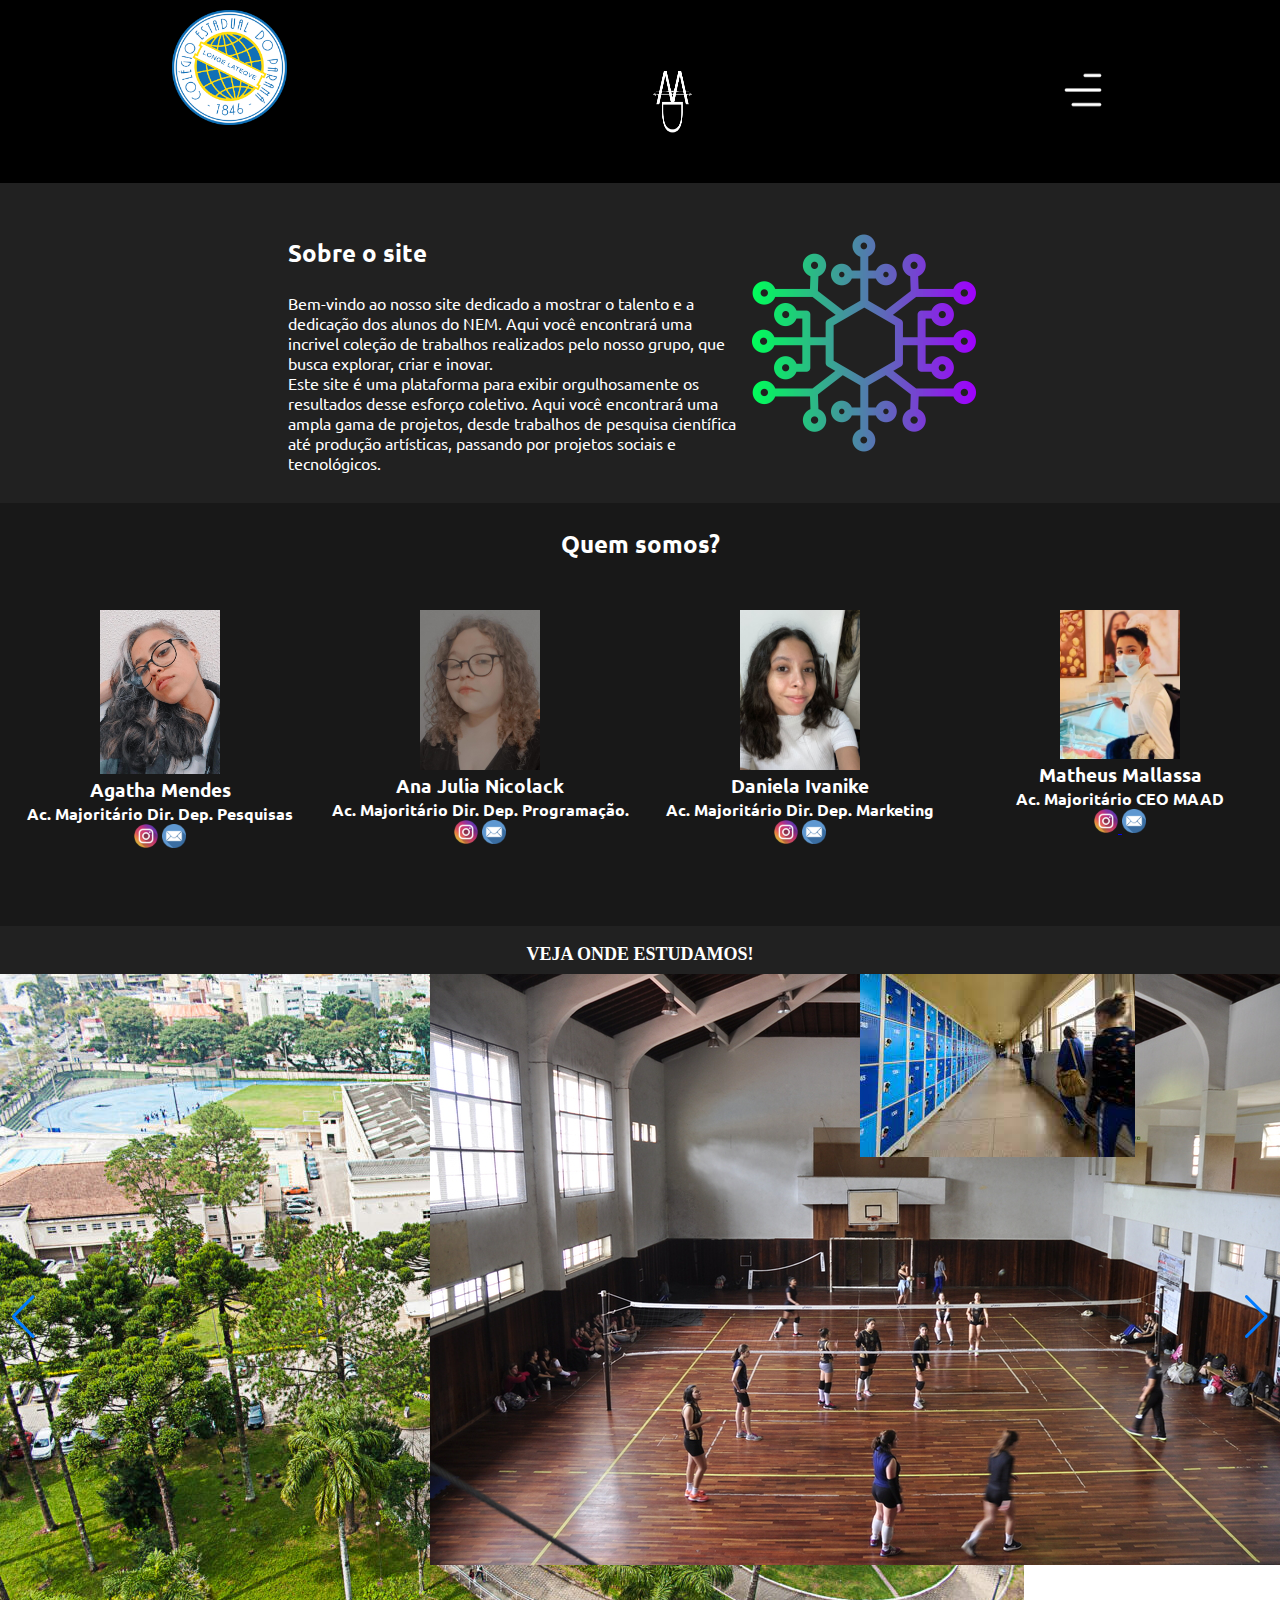
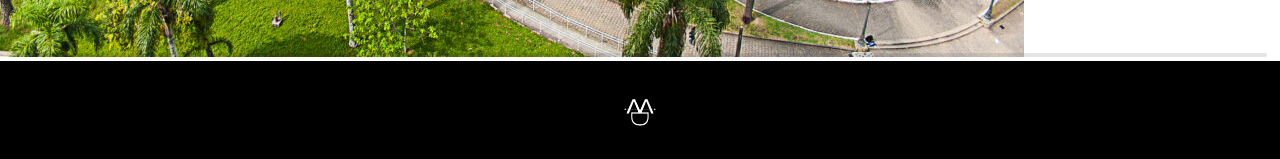
==== index.html @ 8db90cd2 "wdw" ====
<!DOCTYPE html>
<html lang="en">

<head>
    <meta charset="UTF-8">
    <meta http-equiv="X-UA-Compatible" content="IE=edge">
    <meta name="viewport" content="width=, initial-scale=1.0">
    <title>MAAD Cop.</title>
    <link rel="stylesheet" href="style (2).css">
    <link rel="preconnect" href="https://fonts.googleapis.com">
    <link rel="preconnect" href="https://fonts.gstatic.com" crossorigin>
    <link href="https://fonts.googleapis.com/css2?family=Ubuntu:wght@300;400;700&display=swap" rel="stylesheet">
    <link
  rel="stylesheet"
  href="https://cdn.jsdelivr.net/npm/swiper@10/swiper-bundle.min.css"
/>
</head>

<body>
    <header class="cabeçalho">
        <img class="cabeçalho-imagem" src="logoCEP (1).png" alt="Logo do CEP">
        <img class="cabeçalho-MAAD" src="logoMAAD.png" alt="Logo da MAAD">
        <div class="container">
            <input type="checkbox" id="menu" class="container__botao">
            <label for="menu">
                <span class="cabeçalho-MENU">
                    <img class="botao-MENU" src="./Botão.Riscos.MENU.png" alt="Botão Menu">  
                </span>
            </label>
            <ul class="lista-menu" style="list-style: none;">
                <li class="lista-menu__item">
                    <a href="./index.html" class="lista-menu__link">Página Inicial</a>
                </li>
                <li class="lista-menu__item">
                    <a href="./BiologiaI.html" class="lista-menu__link">Biologia I</a>
                </li>
                <li class="lista-menu__item">
                    <a href="./FísicaI.html" class="lista-menu__link">Fisica I</a>
                </li>
                <li class="lista-menu__item">
                    <a href="./MatemáticaI.html" class="lista-menu__link">Matemática I</a>
                </li>
                <li class="lista-menu__item">
                    <a href="./MatemáticaII.html" class="lista-menu__link">Matemática II</a>
                </li>
            </ul>
            </input>
        </div>
    </header>
    <section class="corpo">
        <div class="corpo-div-conteudo">
            <h2 class="corpo-titulo">Sobre o site</h2>
            <p class="paragrafo-um">Bem-vindo ao nosso site dedicado a mostrar o talento e a dedicação dos alunos do
                NEM. Aqui você encontrará uma incrivel coleção de trabalhos realizados pelo nosso grupo, que busca
                explorar, criar e inovar. </p>
            <p class="paragrafo-dois">Este site é uma plataforma para exibir orgulhosamente os resultados desse esforço
                coletivo. Aqui você encontrará uma ampla gama de projetos, desde trabalhos de pesquisa científica até
                produção artísticas, passando por projetos sociais e tecnológicos.</p>
        </div>
        <img class="logo-exatas" src="inteligencia-artificial.png" alt="logo exatas">
    </section>
    <section class="quem-somos">
        <h2 class="quem-somos-titulo">Quem somos?</h2>
        <div class="alunos-todos">
            <div class="alunos-div">
                <img class="alunos-fotos" src="agatha.jpg" alt="foto da Agatha">
                <h3 class="nome-aluno-agatha">Agatha Mendes</h3>
                <h4 class="sobre-a-agatha">Ac. Majoritário Dir. Dep. Pesquisas</h4>
                <a href="https://www.instagram.com/agathadubiella/"><img class="aluno-icone" src="instagram.png"
                        alt="Logo Instagram"></a>
                <a href=mailto: agatha.mendes.silveira@escola.pr.gov.br link HTML> <img class="aluno-icone"
                        src="email.png" alt="Logo Email"> </a>
            </div>
            <div class="alunos-div">
                <img class="alunos-fotos" src="ana.julia.jpg" alt="foto da Ana Julia">
                <h3 class="nome-aluno-agatha">Ana Julia Nicolack</h3>
                <h4 class="sobre-a-ana">Ac. Majoritário Dir. Dep. Programação.</h4>
                <a href="https://www.instagram.com/_anicolackj_/"><img class="aluno-icone" src="instagram.png"
                        alt="Logo Instagram"></a>
                <a href="ana.nicolack@escola.pr.gov.br"> <img class="aluno-icone" src="email.png" alt="Logo Email"> </a>
            </div>
            <div class="alunos-div">
                <img class="alunos-fotos" src="dani.jpg" alt="foto da Dani">
                <h3 class="nome-aluno-agatha">Daniela Ivanike</h3>
                <h4 class="sobre-a-dani">Ac. Majoritário Dir. Dep. Marketing</h4>
                <a href="https://www.instagram.com/dani._ivanike/"><img class="aluno-icone" src="instagram.png"
                        alt="Logo Instagram"></a>
                <a href="daniela.isolani@escola.pr.gov.br"> <img class="aluno-icone" src="email.png" alt="Logo Email">
                </a>
            </div>
            <div class="alunos-div">
                <img class="alunos-fotos" src="matheus.jpg" alt="foto do Matheus">
                <h3 class="nome-aluno-agatha">Matheus Mallassa</h3>
                <h4 class="sobre-o-matheus">Ac. Majoritário CEO MAAD</h4>
                <a href="https://www.instagram.com/matheusmalassa/"> <img class="aluno-icone" src="instagram.png"
                        alt="Logo Instagram"> </a>
                <a href="matheus.mallassa@escola.pr.gov.br"><img class="aluno-icone" src="email.png"
                        alt="Logo Email"></a>
            </div>
        </div>
       
    </section>

<section class="carrossel">

    <h2 class="CarrosselTitulo">Veja onde estudamos!</h2>
    <!-- Slider main container -->
<div class="swiper">
    <!-- Additional required wrapper -->
    <div class="swiper-wrapper">
      <!-- Slides -->
      <div class="swiper-slide"><img src="cep1carrosel.jpg" alt="colégio"></div>
      <div class="swiper-slide"><img src="cep2carrossel.jpg" alt="ginásio"></div>
      <div class="swiper-slide"><img src="cep3carrossel.jpg" alt="armários"></div>
      ...
    </div>
    <!-- If we need pagination -->
    <div class="swiper-pagination"></div>
  
    <!-- If we need navigation buttons -->
    <div class="swiper-button-prev"></div>
    <div class="swiper-button-next"></div>
  
    <!-- If we need scrollbar -->
    <div class="swiper-scrollbar"></div>
  </div>

</section>


    <script src="https://formspree.io/js/formbutton-v1.min.js" defer></script>
<script>
  /* paste this line in verbatim */
  window.formbutton=window.formbutton||function(){(formbutton.q=formbutton.q||[]).push(arguments)};
  /* customize formbutton below*/     
  formbutton("create", {
    action: "https://formspree.io/f/xdoradoz",
    title: "Como podemos ajudar?",
    fields: [
      { 
        type: "email", 
        label: "Email:", 
        name: "email",
        required: true,
        placeholder: "seu@email.com"
      },
      {
        type: "textarea",
        label: "Mensagem:",
        name: "message",
        placeholder: "Sua dúvida",
      },
      { type: "Enviar" }      
    ],
    styles: {
      title: {
        backgroundColor: "#212121"
      },
      button: {
        backgroundColor: "black"
      }
    }
  });
</script>

    <footer class="roda-pé">
        <img class="roda-pé-imagem" src="logoMAAD.png" alt="Logo MAAD">
    </footer>

    <script src="https://cdn.jsdelivr.net/npm/swiper@10/swiper-bundle.min.js"></script>
    <script>
        const swiper = new Swiper('.swiper', {
  spaceBetween: 10,
  slidesPerView: 3,
});
    </script>
</body>

</html>
---- style (2).css ----
* {
   margin: 0;
   padding: 0;
}

.cabeçalho {
   background-color: black;
   color: white;
   display: flex;
   justify-content: space-around;
   padding: 10px 0;
   font-family: 'Ubuntu', sans-serif;
   position: relative;

}

.body {
   font-family: 'Ubuntu', sans-serif;

}

.cabeçalho-imagem {
   width: 9%;
   height: 9%;
}

.cabeçalho-lista-item {

   display: inline-block;
   margin: 0 25px;
   font-size: 20px;
}

.cabeçalho-MAAD {

   width: 6.5%;
}


.corpo {
   background-color: #212121;
   color: white;
   display: flex;
   justify-content: center;
   align-items: center;
   padding: 30px 0;

}

.logo-exatas {
   width: 20%;
}

.corpo-div-conteudo {
   width: 35%;
   font-family: 'Ubuntu', sans-serif;
}

.corpo-titulo {
   padding: 24px 0px;
}

.alunos-fotos {
   width: 120px;
}

.aluno-icone {
   width: 24px;
}

.quem-somos {
   font-family: 'Ubuntu', sans-serif;
   background-color: #212121;
   color: white;
   text-align: center;
   padding: 25px 0;
   background: #181818;
}

.alunos-div {
   text-align: center;
   padding: 50px 0;
}

.alunos-todos {
   display: grid;
   grid-template-columns: 25% 25% 25% 25%;

}

.estudante-isolado {
   text-align: center;
}

.roda-pé {
   background-color: black;
   text-align: center;
}

.roda-pé-imagem {
   height: 70px;
   padding: 12px 0;
}

.lista-menu__item a {
   color: #fffdfd;
   text-decoration: none;
}

.lista-menu {
   display: none;
   position: absolute;
   top: 100%;
}

.container__botao:checked ~.lista-menu {
   display: block;
}

.container__botao {
   display: none;
}

.botao-MENU {
   width: 50px;
   padding: 55px 0;
}

.lista-menu,
.lista-menu__item {
   padding: 1em;
   background-color: black;
}

.CarrosselTitulo {
   color: white;
   background-color: #212121;
   text-align: center;
   text-transform: uppercase;
   font-size: 18px;
   font-weight: 700;
   padding: 1em 0 0.5em 0;
}
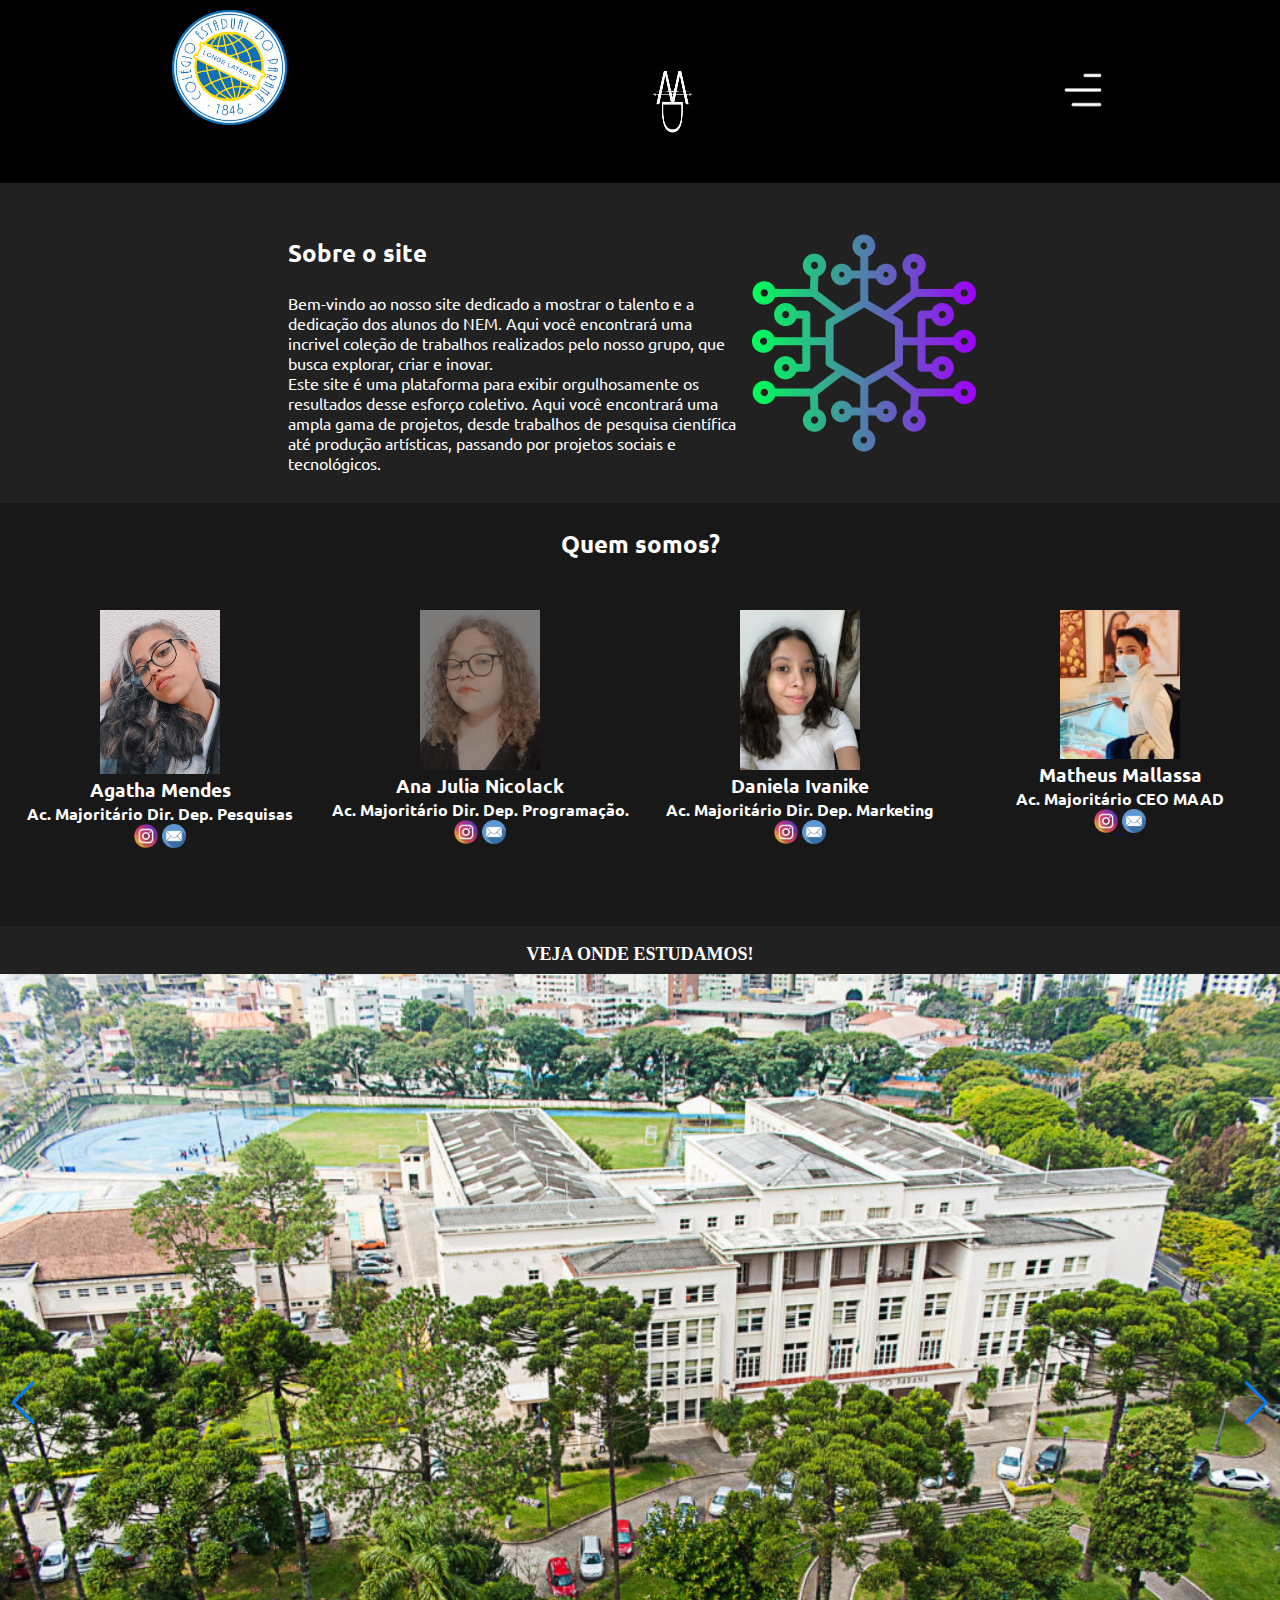
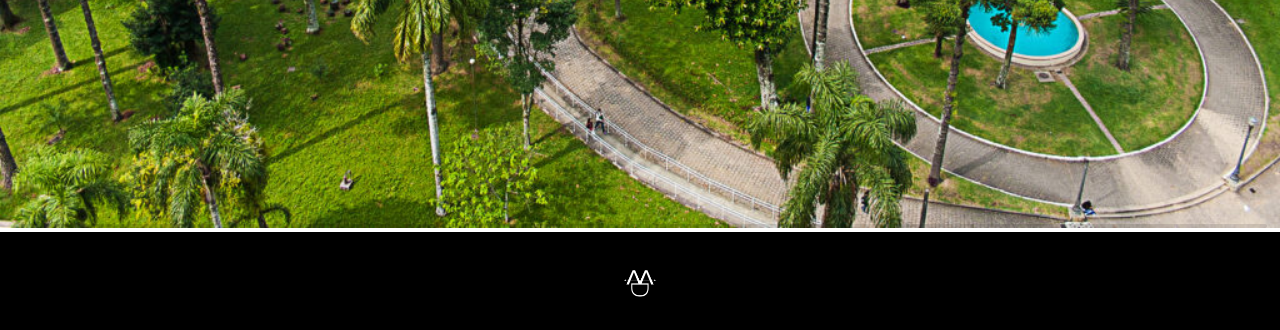
==== commit 5ca12773: "ef" ====
--- a/index.html
+++ b/index.html
@@ -171,7 +171,7 @@
     <script>
         const swiper = new Swiper('.swiper', {
   spaceBetween: 10,
-  slidesPerView: 3,
+  slidesPerView: 1,
 });
     </script>
 </body>
--- a/style (2).css
+++ b/style (2).css
@@ -141,4 +141,8 @@
    font-size: 18px;
    font-weight: 700;
    padding: 1em 0 0.5em 0;
+}
+
+.swiper-slide img {
+   width: 100%;
 }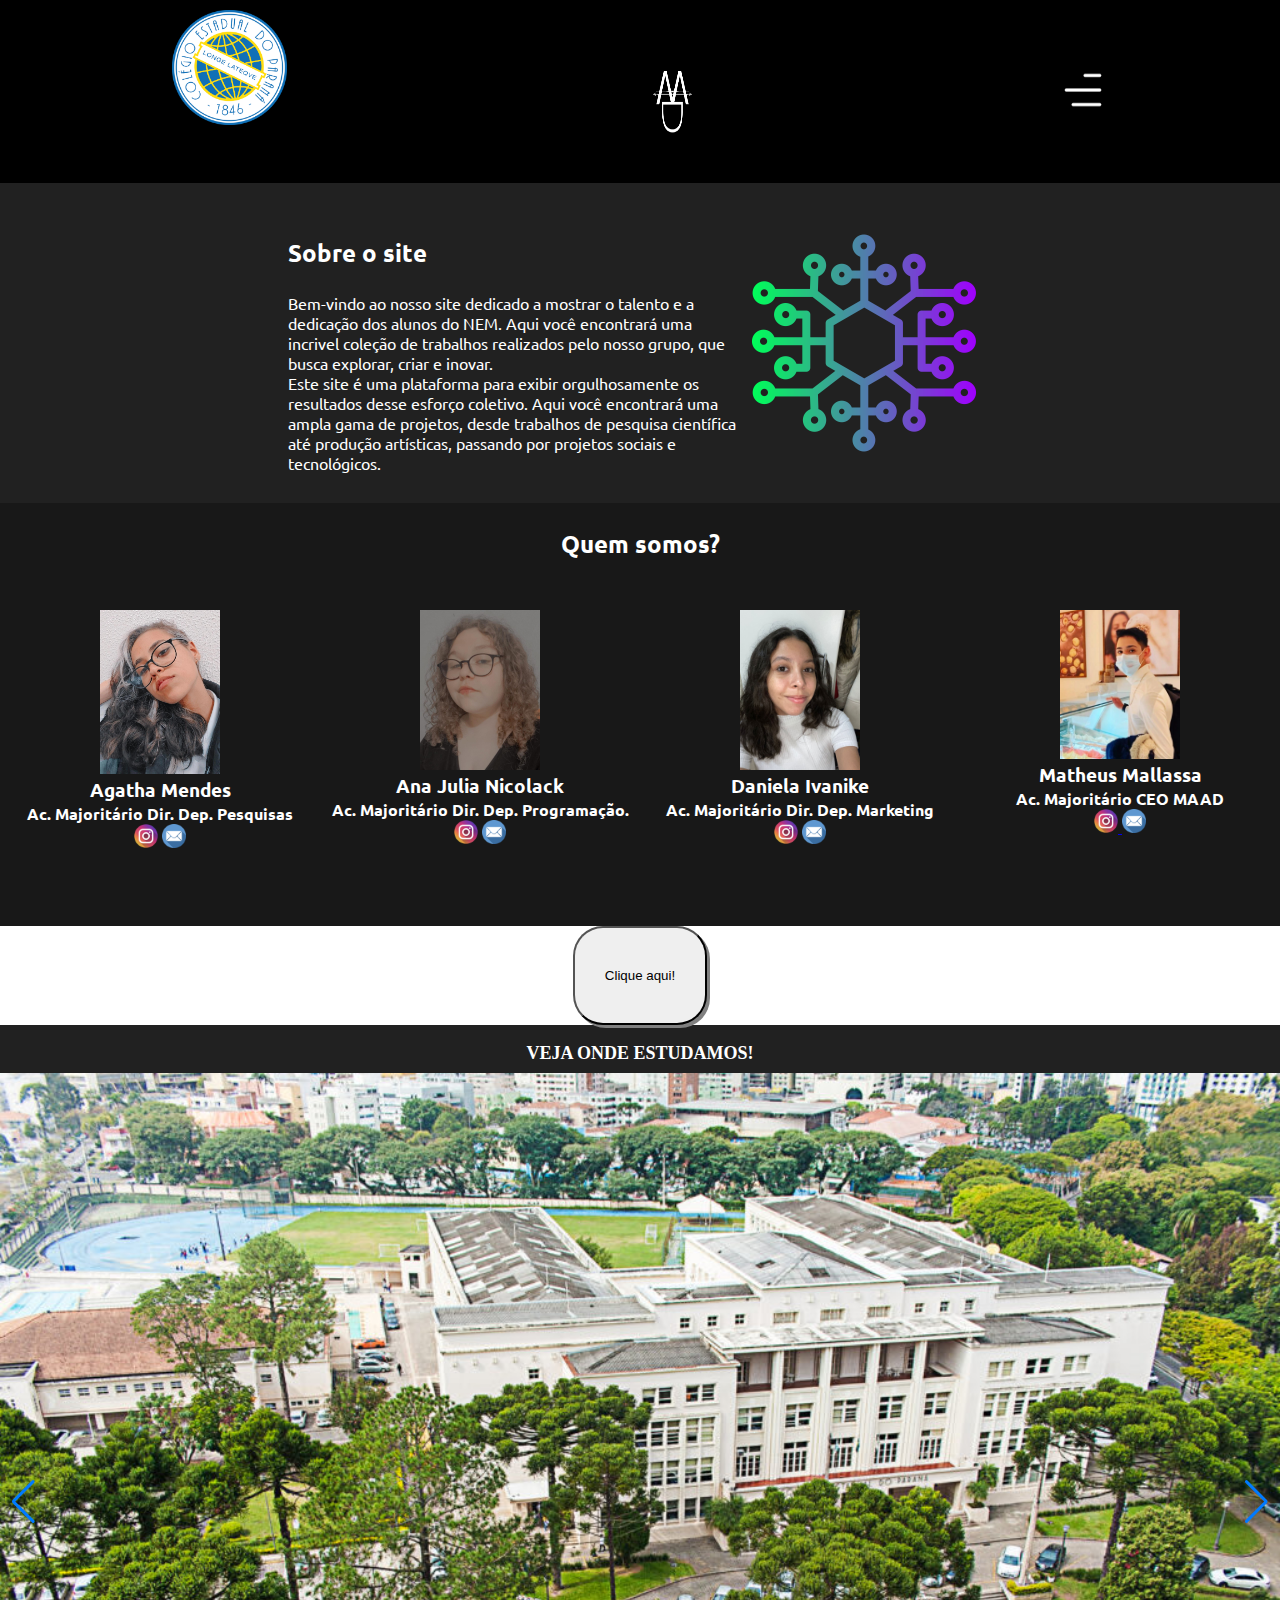
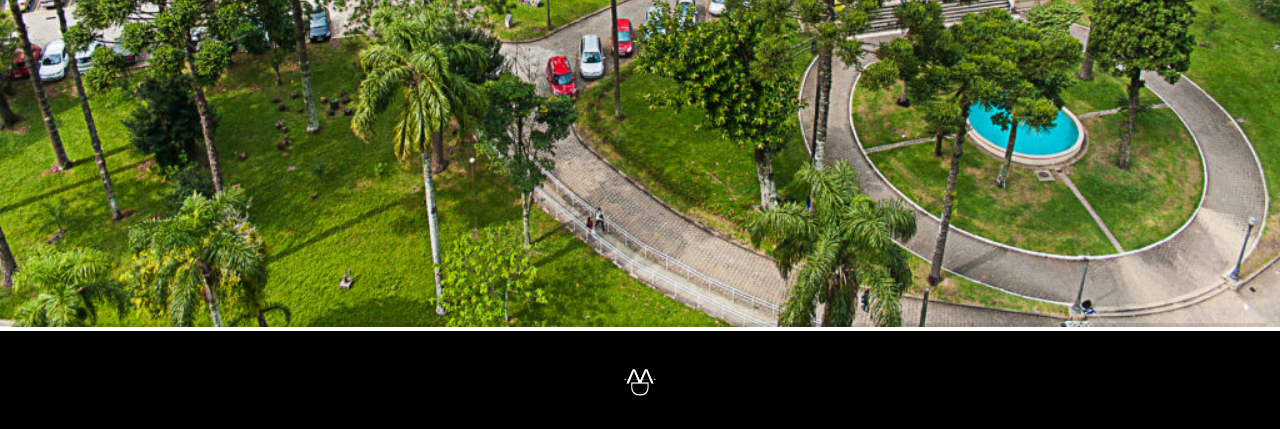
==== commit 1c9e4a38: "dht" ====
--- a/index.html
+++ b/index.html
@@ -101,6 +101,14 @@
        
     </section>
 
+<section style="text-align: center;">
+    <button class="cu">
+        Clique aqui!
+    </button>
+
+</section>
+
+
 <section class="carrossel">
 
     <h2 class="CarrosselTitulo">Veja onde estudamos!</h2>
--- a/style (2).css
+++ b/style (2).css
@@ -145,4 +145,17 @@
 
 .swiper-slide img {
    width: 100%;
-}+}
+
+.swiper-button-prev, 
+.swiper-button-next {
+   display: none;
+}
+
+.cu {
+   padding: 40px 30px;
+   border-radius: 30px;
+   box-shadow: 3px 3px 0 gray;
+   cursor: pointer;
+}
+
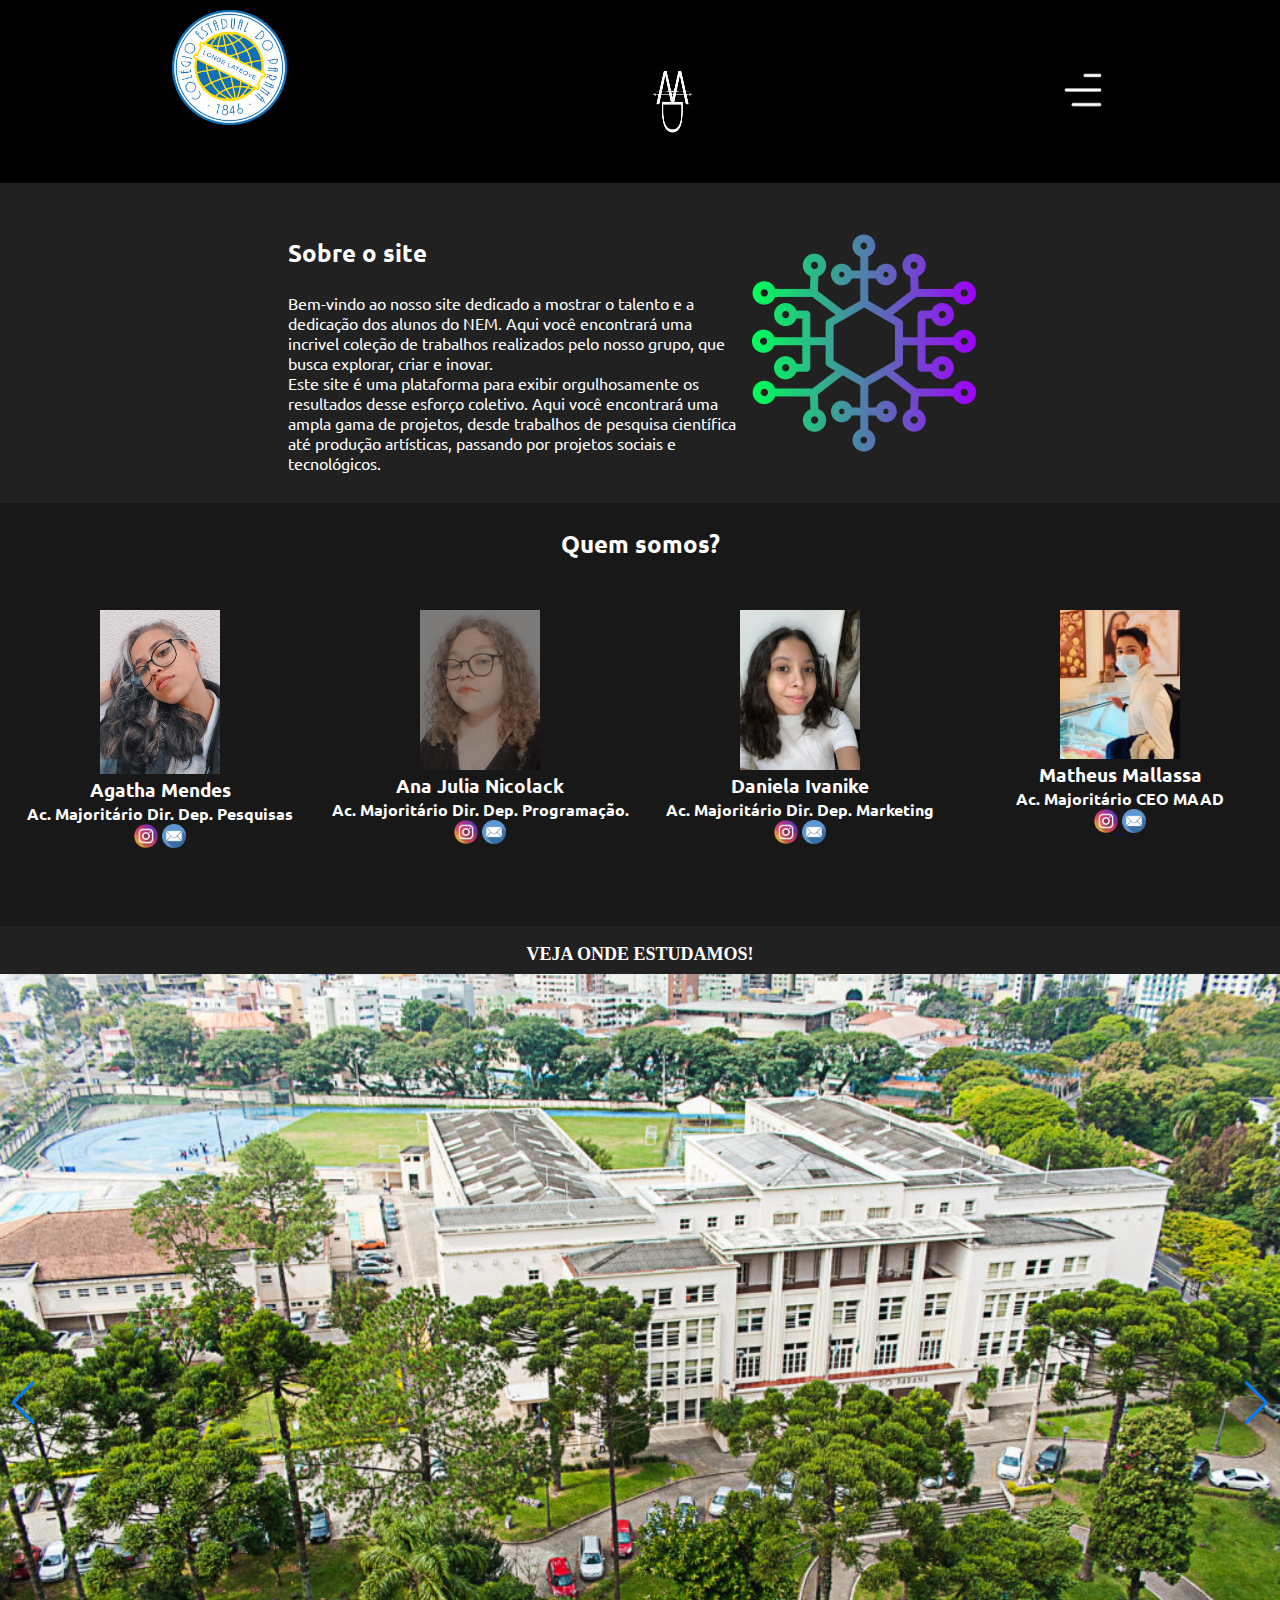
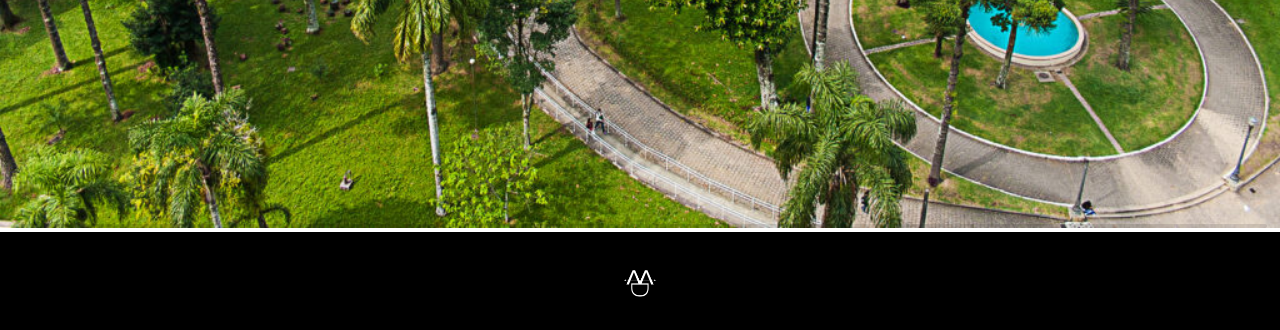
==== commit a150fec7: "ef" ====
--- a/index.html
+++ b/index.html
@@ -13,7 +13,8 @@
     <link
   rel="stylesheet"
   href="https://cdn.jsdelivr.net/npm/swiper@10/swiper-bundle.min.css"
-/>
+  />
+  
 </head>
 
 <body>
@@ -101,14 +102,6 @@
        
     </section>
 
-<section style="text-align: center;">
-    <button class="cu">
-        Clique aqui!
-    </button>
-
-</section>
-
-
 <section class="carrossel">
 
     <h2 class="CarrosselTitulo">Veja onde estudamos!</h2>
@@ -182,6 +175,8 @@
   slidesPerView: 1,
 });
     </script>
+
+<script src="main.js"></script>
 </body>
 
 </html>--- a/style (2).css
+++ b/style (2).css
@@ -125,6 +125,7 @@
 .botao-MENU {
    width: 50px;
    padding: 55px 0;
+   cursor: pointer;
 }
 
 .lista-menu,
@@ -157,5 +158,6 @@
    border-radius: 30px;
    box-shadow: 3px 3px 0 gray;
    cursor: pointer;
+   
 }
 
